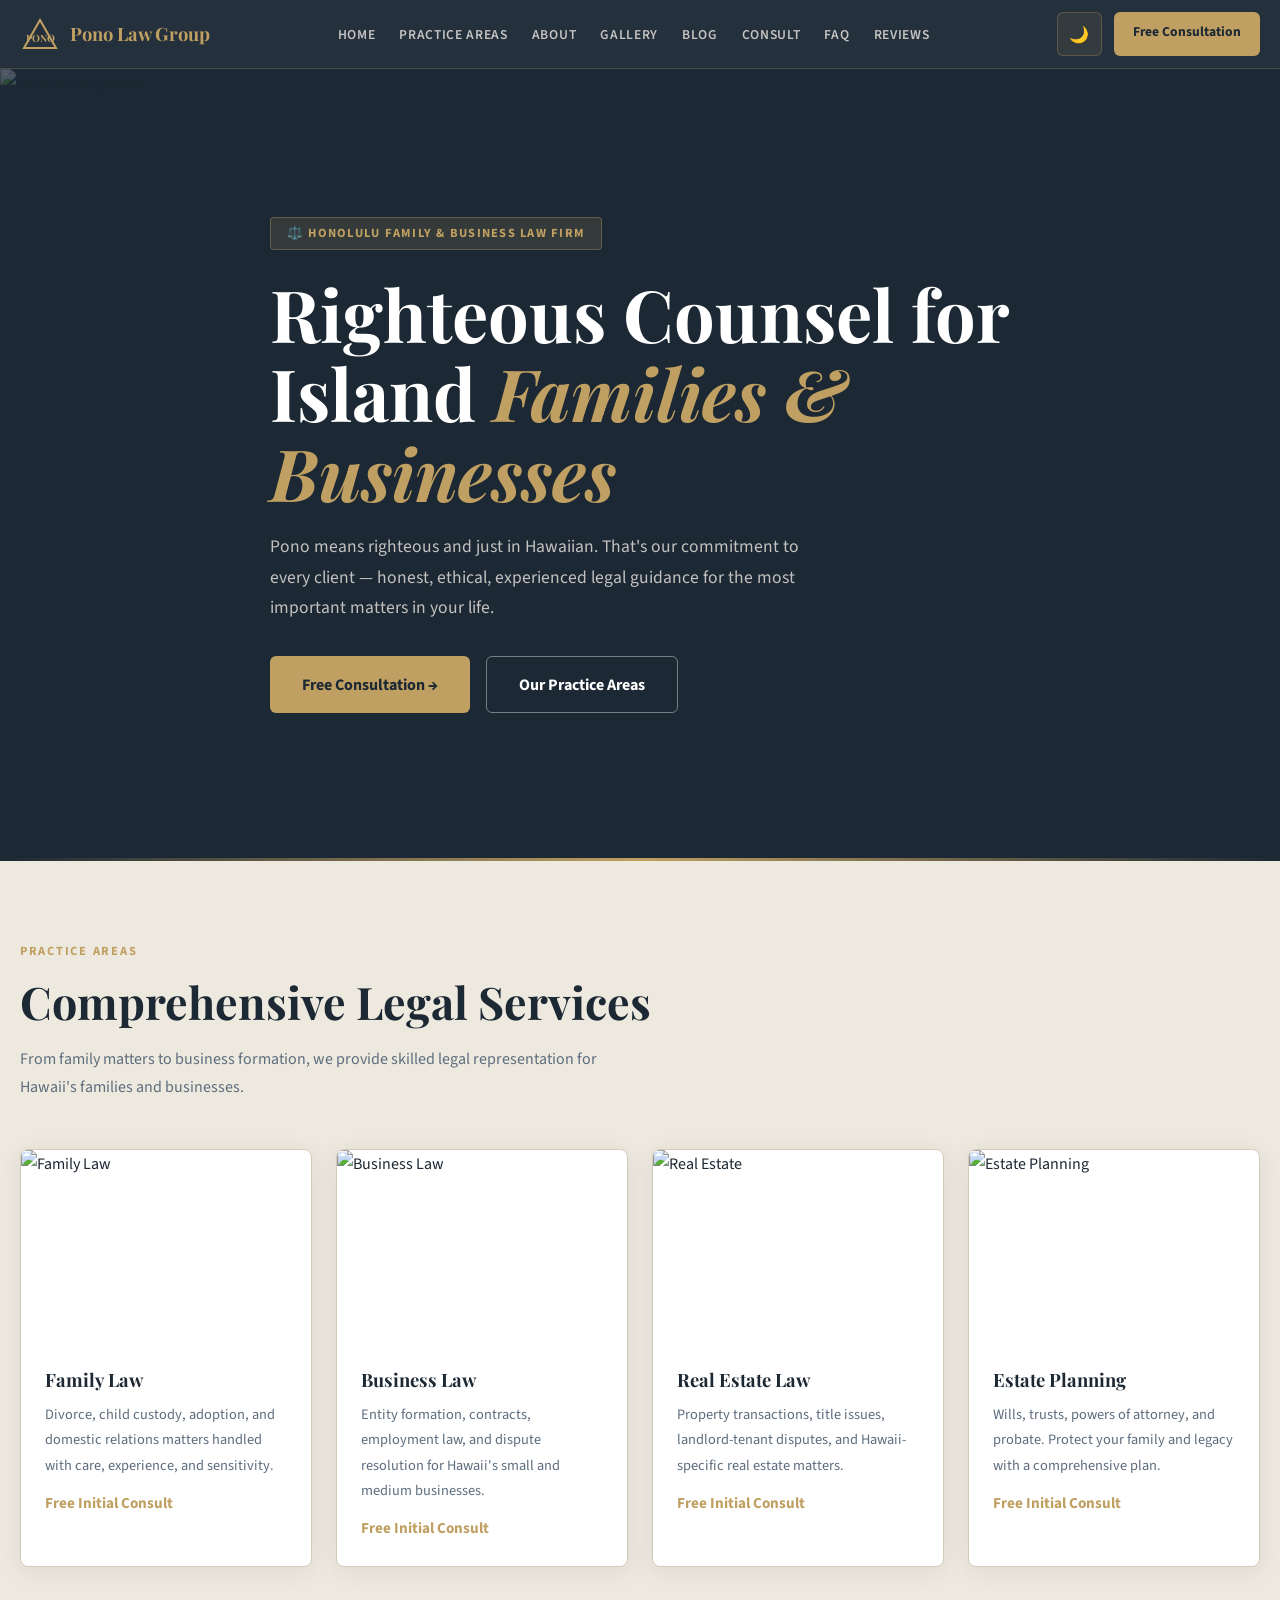
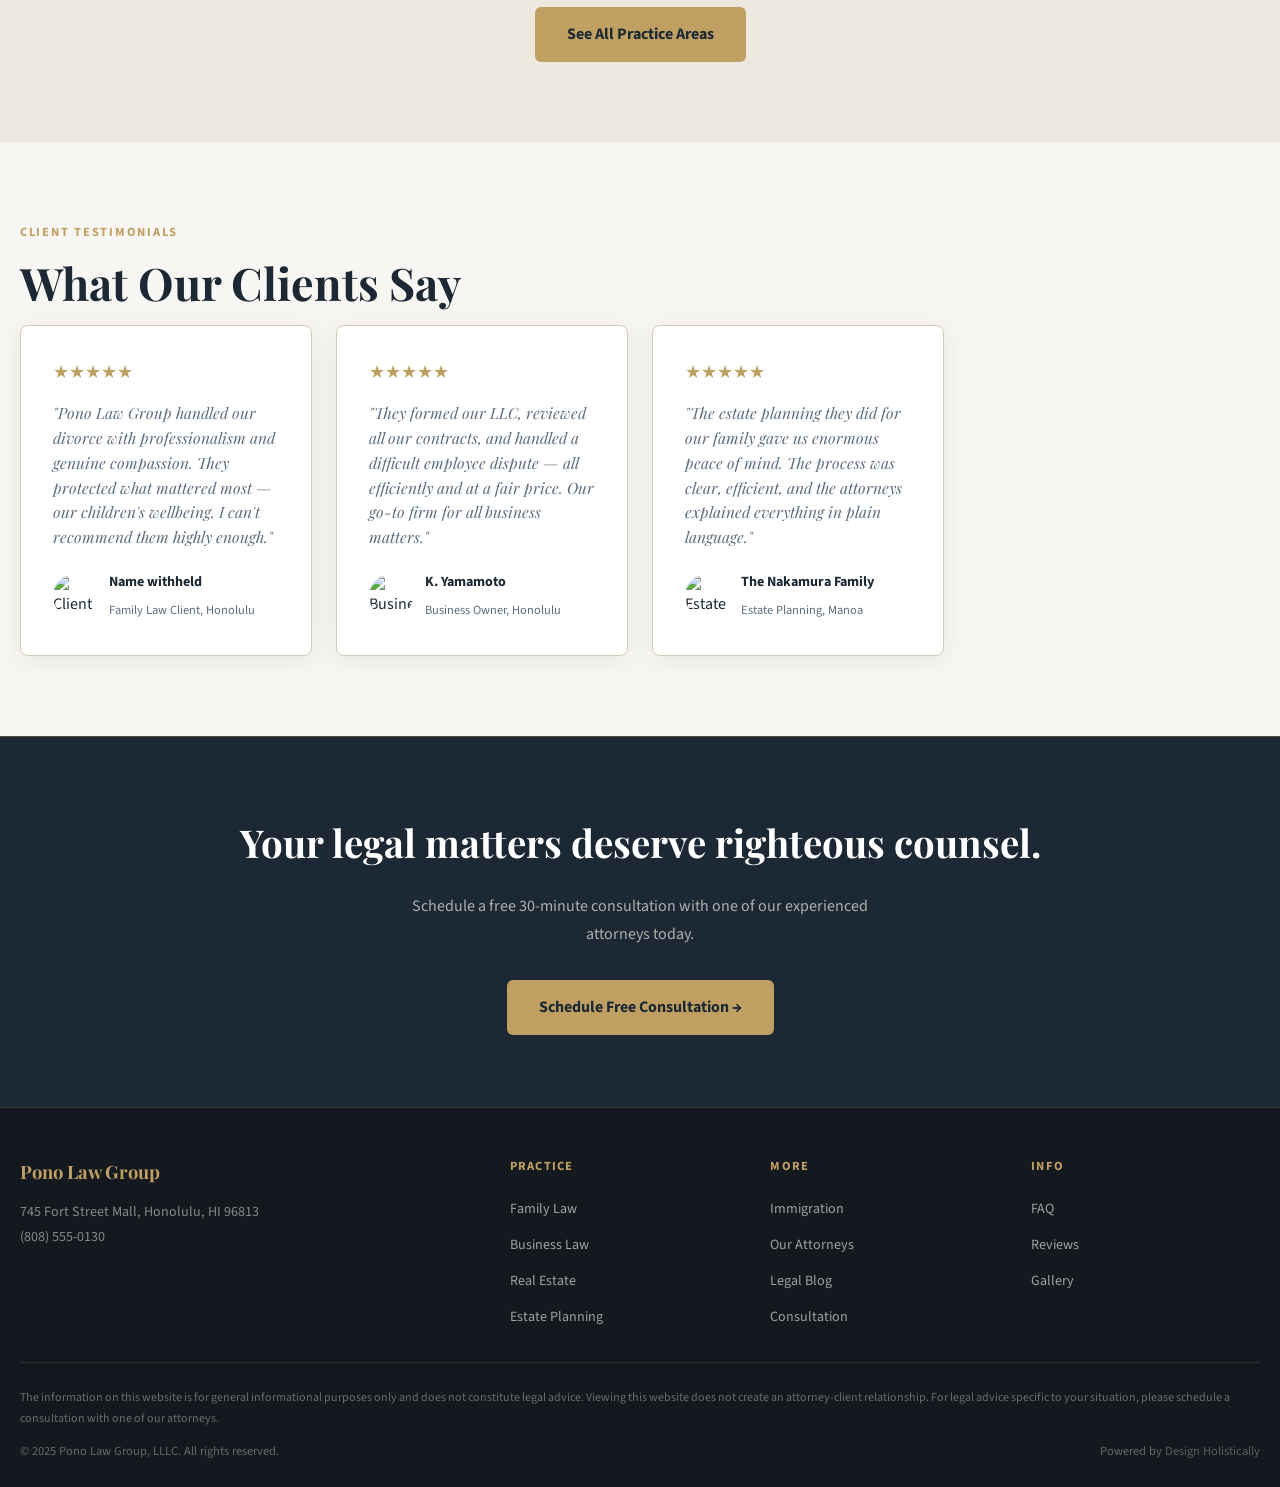
==== index.html @ 9514b001 "Initial commit: Pono Law Group — Hawaii legal services sample site (Honolulu, Oahu)" ====
<!DOCTYPE html>
<html lang="en" data-theme="light">
<head>
<meta charset="UTF-8"><meta name="viewport" content="width=device-width, initial-scale=1.0">
<title>Home — Pono Law Group | Honolulu, Hawaii</title>
<meta name="description" content="Pono Law Group — righteous counsel for island families and businesses. Family law, business law, real estate, estate planning, and immigration in Honolulu, Hawaii.">
<meta property="og:title" content="Home — Pono Law Group">
<meta property="og:type" content="website">
<link rel="stylesheet" href="css/style.css">
<script type="application/ld+json">{"@context":"https://schema.org","@type":"LegalService","name":"Pono Law Group","description":"Righteous counsel for island families and businesses","telephone":"(808) 555-0130","address":{"@type":"PostalAddress","streetAddress":"745 Fort Street Mall","addressLocality":"Honolulu","addressRegion":"HI","postalCode":"96813"},"priceRange":"$$"}</script>
</head>
<body>
<header class="site-header">
  <div class="header-inner">
    <a href="index.html" class="logo-wrap"><svg width="40" height="36" viewBox="0 0 40 36" fill="none">
  <path d="M4 32 L20 4 L36 32 Z" stroke="#C0A062" stroke-width="2" fill="none"/>
  <text x="20" y="26" text-anchor="middle" font-family="Playfair Display,serif" font-weight="700" font-size="10" fill="#C0A062">PONO</text>
</svg><span>Pono Law Group</span></a>
    <nav><ul class="nav-links" id="nav-links">
      <li><a href="index.html">Home</a></li><li><a href="services.html">Practice Areas</a></li><li><a href="about.html">About</a></li><li><a href="gallery.html">Gallery</a></li><li><a href="blog.html">Blog</a></li><li><a href="booking.html">Consult</a></li><li><a href="faq.html">FAQ</a></li><li><a href="reviews.html">Reviews</a></li>
    </ul></nav>
    <div class="header-actions">
      <button id="theme-toggle" class="btn-theme">🌙</button>
      <a href="booking.html" class="btn-book">Free Consultation</a>
      <button class="hamburger" id="hamburger" aria-label="Menu" aria-expanded="false"><span></span><span></span><span></span></button>
    </div>
  </div>
</header>
<main>

  <section class="hero"><div class="hero-bg"><img src="https://picsum.photos/1600/900?random=501" alt="Honolulu cityscape"></div>
    <div class="hero-decor"></div>
    <div class="hero-content">
      <div class="hero-badge">⚖️ Honolulu Family & Business Law Firm</div>
      <h1>Righteous Counsel for Island <em>Families & Businesses</em></h1>
      <p>Pono means righteous and just in Hawaiian. That's our commitment to every client — honest, ethical, experienced legal guidance for the most important matters in your life.</p>
      <div class="hero-cta">
        <a href="booking.html" class="btn-primary">Free Consultation →</a>
        <a href="services.html" class="btn-secondary">Our Practice Areas</a>
      </div>
    </div>
  </section>

  <section class="section section-alt"><div class="section-inner">
    <div class="section-label reveal">Practice Areas</div>
    <h2 class="section-title reveal">Comprehensive Legal Services</h2>
    <p class="section-sub reveal">From family matters to business formation, we provide skilled legal representation for Hawaii's families and businesses.</p>
    <div class="services-grid">
      <div class="service-card reveal"><img src="https://picsum.photos/400/190?random=502" alt="Family Law"><div class="service-card-body"><h3>Family Law</h3><p>Divorce, child custody, adoption, and domestic relations matters handled with care, experience, and sensitivity.</p><div class="service-price">Free Initial Consult</div></div></div>
      <div class="service-card reveal"><img src="https://picsum.photos/400/190?random=503" alt="Business Law"><div class="service-card-body"><h3>Business Law</h3><p>Entity formation, contracts, employment law, and dispute resolution for Hawaii's small and medium businesses.</p><div class="service-price">Free Initial Consult</div></div></div>
      <div class="service-card reveal"><img src="https://picsum.photos/400/190?random=504" alt="Real Estate"><div class="service-card-body"><h3>Real Estate Law</h3><p>Property transactions, title issues, landlord-tenant disputes, and Hawaii-specific real estate matters.</p><div class="service-price">Free Initial Consult</div></div></div>
      <div class="service-card reveal"><img src="https://picsum.photos/400/190?random=505" alt="Estate Planning"><div class="service-card-body"><h3>Estate Planning</h3><p>Wills, trusts, powers of attorney, and probate. Protect your family and legacy with a comprehensive plan.</p><div class="service-price">Free Initial Consult</div></div></div>
    </div>
    <div style="text-align:center;margin-top:2.5rem;"><a href="services.html" class="btn-primary">See All Practice Areas</a></div>
  </div></section>

  <section class="section"><div class="section-inner">
    <div class="section-label reveal">Client Testimonials</div>
    <h2 class="section-title reveal">What Our Clients Say</h2>
    <div class="testimonials-grid">
      <div class="testimonial-card reveal"><div class="stars">★★★★★</div><p class="testimonial-text">"Pono Law Group handled our divorce with professionalism and genuine compassion. They protected what mattered most — our children's wellbeing. I can't recommend them highly enough."</p><div class="testimonial-author"><img src="https://picsum.photos/44/44?random=506" alt="Client Name"><div><strong>Name withheld</strong><span>Family Law Client, Honolulu</span></div></div></div>
      <div class="testimonial-card reveal"><div class="stars">★★★★★</div><p class="testimonial-text">"They formed our LLC, reviewed all our contracts, and handled a difficult employee dispute — all efficiently and at a fair price. Our go-to firm for all business matters."</p><div class="testimonial-author"><img src="https://picsum.photos/44/44?random=507" alt="Business Client"><div><strong>K. Yamamoto</strong><span>Business Owner, Honolulu</span></div></div></div>
      <div class="testimonial-card reveal"><div class="stars">★★★★★</div><p class="testimonial-text">"The estate planning they did for our family gave us enormous peace of mind. The process was clear, efficient, and the attorneys explained everything in plain language."</p><div class="testimonial-author"><img src="https://picsum.photos/44/44?random=508" alt="Estate Planning Client"><div><strong>The Nakamura Family</strong><span>Estate Planning, Manoa</span></div></div></div>
    </div>
  </div></section>

  <div class="cta-banner">
    <h2>Your legal matters deserve righteous counsel.</h2>
    <p>Schedule a free 30-minute consultation with one of our experienced attorneys today.</p>
    <a href="booking.html" class="btn-primary">Schedule Free Consultation →</a>
  </div>

</main>
<footer class="site-footer">
  <div class="footer-inner">
    <div class="footer-brand"><div class="logo-wrap" style="color:var(--accent);">Pono Law Group</div><p>745 Fort Street Mall, Honolulu, HI 96813<br>(808) 555-0130</p></div>
    <div class="footer-col"><h4>Practice</h4><ul><li><a href="services.html">Family Law</a></li><li><a href="services.html">Business Law</a></li><li><a href="services.html">Real Estate</a></li><li><a href="services.html">Estate Planning</a></li></ul></div>
    <div class="footer-col"><h4>More</h4><ul><li><a href="services.html">Immigration</a></li><li><a href="about.html">Our Attorneys</a></li><li><a href="blog.html">Legal Blog</a></li><li><a href="booking.html">Consultation</a></li></ul></div>
    <div class="footer-col"><h4>Info</h4><ul><li><a href="faq.html">FAQ</a></li><li><a href="reviews.html">Reviews</a></li><li><a href="gallery.html">Gallery</a></li></ul></div>
  </div>
  <div class="footer-disclaimer">The information on this website is for general informational purposes only and does not constitute legal advice. Viewing this website does not create an attorney-client relationship. For legal advice specific to your situation, please schedule a consultation with one of our attorneys.</div>
  <div class="footer-bottom">
    <span>© 2025 Pono Law Group, LLLC. All rights reserved.</span>
    <span>Powered by <a href="https://designholistically.com" target="_blank" rel="noopener">Design Holistically</a></span>
  </div>
</footer>
<button class="back-to-top" id="back-to-top" aria-label="Back to top">↑</button>
<script src="js/main.js"></script>
</body>
</html>
---- css/style.css ----
@import url('https://fonts.googleapis.com/css2?family=Playfair+Display:ital,wght@0,400;0,600;0,700;1,400&family=Source+Sans+3:wght@400;600;700&display=swap');
:root {
  --primary: #1C2833;
  --accent: #C0A062;
  --bg: #F8F6F2;
  --bg2: #EEE9DF;
  --text: #1C2833;
  --text-muted: #5D6D7E;
  --border: #D5CBBA;
  --white: #ffffff;
  --shadow: 0 4px 24px rgba(28,40,51,0.08);
  --radius: 8px;
  --font-heading: 'Playfair Display', serif;
  --font-body: 'Source Sans 3', sans-serif;
  --transition: all 0.3s ease;
}
[data-theme="dark"] {
  --bg: #131920;
  --bg2: #1A2230;
  --text: #EDE9E3;
  --text-muted: #9AA5B1;
  --border: #2D3E50;
  --white: #1A2230;
  --shadow: 0 4px 24px rgba(0,0,0,0.45);
}
*, *::before, *::after { box-sizing: border-box; margin: 0; padding: 0; }
html { scroll-behavior: smooth; }
body { font-family: var(--font-body); background: var(--bg); color: var(--text); line-height: 1.75; transition: background 0.3s, color 0.3s; }
img { max-width: 100%; display: block; }
a { color: var(--primary); text-decoration: none; }
.site-header { position: sticky; top: 0; z-index: 100; background: rgba(28,40,51,0.96); backdrop-filter: blur(12px); border-bottom: 1px solid rgba(192,160,98,0.25); padding: 0 1.25rem; }
.header-inner { max-width: 1280px; margin: 0 auto; display: flex; align-items: center; justify-content: space-between; height: 68px; }
.logo-wrap { display: flex; align-items: center; gap: 0.6rem; font-family: var(--font-heading); font-size: 1.15rem; font-weight: 700; color: var(--accent); }
.nav-links { display: flex; gap: 1.5rem; list-style: none; }
.nav-links a { font-size: 0.85rem; font-weight: 600; color: rgba(237,233,227,0.8); letter-spacing: 0.05em; text-transform: uppercase; transition: color 0.2s; }
.nav-links a:hover { color: var(--accent); }
.header-actions { display: flex; align-items: center; gap: 0.75rem; }
.btn-theme { background: rgba(192,160,98,0.1); border: 1px solid rgba(192,160,98,0.3); border-radius: 6px; padding: 0.4rem 0.7rem; cursor: pointer; color: var(--accent); font-size: 1rem; min-width: 44px; min-height: 44px; transition: var(--transition); }
.btn-book { background: var(--accent); color: var(--primary); border: none; border-radius: 6px; padding: 0.5rem 1.2rem; font-weight: 700; cursor: pointer; font-size: 0.85rem; min-height: 44px; transition: var(--transition); font-family: var(--font-body); }
.btn-book:hover { background: #D4B070; }
.hamburger { display: none; flex-direction: column; gap: 5px; background: none; border: none; cursor: pointer; padding: 0.5rem; min-width: 44px; min-height: 44px; justify-content: center; align-items: center; }
.hamburger span { width: 24px; height: 2px; background: var(--accent); border-radius: 2px; transition: var(--transition); }
@media (max-width: 768px) { .nav-links { display: none; flex-direction: column; position: absolute; top: 68px; left: 0; right: 0; background: #1C2833; border-bottom: 1px solid rgba(192,160,98,0.25); padding: 1rem 1.25rem; gap: 0.5rem; } .nav-links.open { display: flex; } .hamburger { display: flex; } .btn-book { display: none; } }
.hero { position: relative; min-height: 88vh; display: flex; align-items: center; background: #1C2833; overflow: hidden; }
.hero-bg { position: absolute; inset: 0; }
.hero-bg img { width: 100%; height: 100%; object-fit: cover; opacity: 0.25; }
.hero-decor { position: absolute; bottom: 0; left: 0; right: 0; height: 3px; background: linear-gradient(90deg, transparent, var(--accent), transparent); }
.hero-content { position: relative; z-index: 2; max-width: 1280px; margin: 0 auto; padding: 4rem 1.25rem; }
.hero-badge { display: inline-block; background: rgba(192,160,98,0.15); color: var(--accent); border: 1px solid rgba(192,160,98,0.35); border-radius: 4px; padding: 0.3rem 1rem; font-size: 0.78rem; font-weight: 700; letter-spacing: 0.1em; text-transform: uppercase; margin-bottom: 1.5rem; }
.hero h1 { font-family: var(--font-heading); font-size: clamp(2.5rem, 6vw, 4.5rem); font-weight: 700; color: #fff; line-height: 1.1; margin-bottom: 1.25rem; max-width: 740px; }
.hero h1 em { color: var(--accent); font-style: italic; }
.hero p { font-size: 1.1rem; color: rgba(237,233,227,0.8); max-width: 560px; margin-bottom: 2rem; }
.hero-cta { display: flex; gap: 1rem; flex-wrap: wrap; }
.btn-primary { background: var(--accent); color: var(--primary); border: none; border-radius: 6px; padding: 0.85rem 2rem; font-weight: 700; font-size: 1rem; cursor: pointer; transition: var(--transition); min-height: 44px; display: inline-flex; align-items: center; gap: 0.5rem; }
.btn-primary:hover { background: #D4B070; }
.btn-secondary { background: transparent; color: #fff; border: 1px solid rgba(255,255,255,0.4); border-radius: 6px; padding: 0.85rem 2rem; font-weight: 700; font-size: 1rem; cursor: pointer; transition: var(--transition); min-height: 44px; display: inline-flex; align-items: center; }
.btn-secondary:hover { border-color: var(--accent); color: var(--accent); }
.section { padding: 5rem 1.25rem; }
.section-inner { max-width: 1280px; margin: 0 auto; }
.section-label { font-size: 0.78rem; font-weight: 700; letter-spacing: 0.14em; text-transform: uppercase; color: var(--accent); margin-bottom: 0.75rem; }
.section-title { font-family: var(--font-heading); font-size: clamp(1.8rem, 4vw, 2.8rem); font-weight: 700; color: var(--text); line-height: 1.2; margin-bottom: 1rem; }
.section-sub { font-size: 1rem; color: var(--text-muted); max-width: 600px; margin-bottom: 3rem; }
.section-alt { background: var(--bg2); }
.services-grid { display: grid; grid-template-columns: repeat(auto-fill, minmax(280px, 1fr)); gap: 1.5rem; }
.service-card { background: var(--white); border: 1px solid var(--border); border-radius: var(--radius); overflow: hidden; transition: var(--transition); box-shadow: var(--shadow); }
.service-card:hover { transform: translateY(-3px); border-color: var(--accent); }
.service-card img { width: 100%; height: 190px; object-fit: cover; }
.service-card-body { padding: 1.5rem; }
.service-card h3 { font-family: var(--font-heading); font-size: 1.15rem; color: var(--text); margin-bottom: 0.4rem; }
.service-card p { font-size: 0.9rem; color: var(--text-muted); margin-bottom: 0.75rem; }
.service-price { font-size: 0.95rem; font-weight: 700; color: var(--accent); }
.testimonials-grid { display: grid; grid-template-columns: repeat(auto-fill, minmax(280px, 1fr)); gap: 1.5rem; }
.testimonial-card { background: var(--white); border: 1px solid var(--border); border-radius: var(--radius); padding: 2rem; box-shadow: var(--shadow); }
.stars { color: var(--accent); font-size: 1.1rem; margin-bottom: 0.75rem; }
.testimonial-text { font-style: italic; font-family: var(--font-heading); color: var(--text-muted); font-size: 0.97rem; margin-bottom: 1.25rem; line-height: 1.6; }
.testimonial-author { display: flex; align-items: center; gap: 0.75rem; }
.testimonial-author img { width: 44px; height: 44px; border-radius: 50%; object-fit: cover; }
.testimonial-author strong { display: block; font-size: 0.88rem; color: var(--text); }
.testimonial-author span { font-size: 0.78rem; color: var(--text-muted); }
.cta-banner { background: #1C2833; color: #fff; padding: 4.5rem 1.25rem; text-align: center; border-top: 1px solid rgba(192,160,98,0.3); }
.cta-banner h2 { font-family: var(--font-heading); font-size: clamp(1.8rem, 3vw, 2.8rem); margin-bottom: 1rem; }
.cta-banner p { font-size: 1rem; color: rgba(237,233,227,0.7); margin-bottom: 2rem; max-width: 500px; margin-left: auto; margin-right: auto; }
.gallery-grid { display: grid; grid-template-columns: repeat(2, 1fr); gap: 1rem; }
@media (min-width: 768px) { .gallery-grid { grid-template-columns: repeat(3, 1fr); } }
@media (min-width: 1280px) { .gallery-grid { grid-template-columns: repeat(4, 1fr); } }
.gallery-item { border-radius: var(--radius); overflow: hidden; aspect-ratio: 1; cursor: pointer; }
.gallery-item img { width: 100%; height: 100%; object-fit: cover; transition: transform 0.4s; }
.gallery-item:hover img { transform: scale(1.05); }
.blog-grid { display: grid; grid-template-columns: repeat(auto-fill, minmax(300px, 1fr)); gap: 1.5rem; }
.blog-card { background: var(--white); border: 1px solid var(--border); border-radius: var(--radius); overflow: hidden; transition: var(--transition); box-shadow: var(--shadow); }
.blog-card:hover { transform: translateY(-3px); border-color: var(--accent); }
.blog-card img { width: 100%; height: 190px; object-fit: cover; }
.blog-card-body { padding: 1.5rem; }
.blog-tag { font-size: 0.72rem; font-weight: 700; letter-spacing: 0.1em; text-transform: uppercase; color: var(--accent); margin-bottom: 0.5rem; }
.blog-card h3 { font-family: var(--font-heading); font-size: 1.05rem; color: var(--text); margin-bottom: 0.4rem; line-height: 1.35; }
.blog-card p { font-size: 0.88rem; color: var(--text-muted); margin-bottom: 0.75rem; }
.blog-meta { font-size: 0.78rem; color: var(--text-muted); }
.read-more { color: var(--accent); font-weight: 700; font-size: 0.88rem; }
.blog-post { max-width: 760px; margin: 0 auto; padding: 3rem 1.25rem; }
.blog-post h1 { font-family: var(--font-heading); font-size: clamp(1.8rem, 4vw, 2.8rem); color: var(--text); margin-bottom: 1rem; line-height: 1.2; }
.blog-post .meta { font-size: 0.82rem; color: var(--text-muted); margin-bottom: 2rem; }
.blog-post img { border-radius: var(--radius); margin: 2rem 0; width: 100%; height: 380px; object-fit: cover; }
.blog-post h2 { font-family: var(--font-heading); font-size: 1.55rem; color: var(--text); margin: 2rem 0 0.75rem; }
.blog-post p { font-size: 1rem; color: var(--text-muted); margin-bottom: 1.25rem; }
.blog-post ul { margin: 1rem 0 1.5rem 1.5rem; color: var(--text-muted); }
.blog-post ul li { margin-bottom: 0.5rem; }
.disclaimer { background: var(--bg2); border: 1px solid var(--border); border-radius: var(--radius); padding: 1.25rem 1.5rem; font-size: 0.85rem; color: var(--text-muted); margin-top: 2rem; font-style: italic; }
.booking-section { max-width: 680px; margin: 0 auto; padding: 3rem 1.25rem; }
.step-indicator { display: flex; gap: 0.5rem; margin-bottom: 2.5rem; }
.step { flex: 1; height: 4px; border-radius: 2px; background: var(--border); transition: var(--transition); }
.step.active { background: var(--accent); }
.step.done { background: var(--primary); }
.form-group { margin-bottom: 1.5rem; }
.form-group label { display: block; font-weight: 700; font-size: 0.88rem; margin-bottom: 0.5rem; color: var(--text); }
.form-group input, .form-group select, .form-group textarea { width: 100%; padding: 0.75rem 1rem; border: 1px solid var(--border); border-radius: 6px; font-family: var(--font-body); font-size: 0.95rem; background: var(--bg); color: var(--text); transition: border-color 0.2s; min-height: 44px; }
.form-group input:focus, .form-group select:focus, .form-group textarea:focus { outline: none; border-color: var(--accent); }
.form-group textarea { min-height: 130px; resize: vertical; }
.form-nav { display: flex; gap: 1rem; justify-content: space-between; margin-top: 2rem; }
.booking-step { display: none; }
.booking-step.active { display: block; }
.service-option { border: 1px solid var(--border); border-radius: var(--radius); padding: 1.25rem; cursor: pointer; transition: var(--transition); margin-bottom: 0.75rem; }
.service-option:hover, .service-option.selected { border-color: var(--accent); background: rgba(192,160,98,0.05); }
.service-option h3 { font-family: var(--font-heading); font-size: 1rem; color: var(--text); }
.service-option p { font-size: 0.85rem; color: var(--text-muted); }
.confirmation-box { background: var(--bg2); border: 1px solid var(--border); border-radius: var(--radius); padding: 2rem; text-align: center; }
.confirmation-box .check { font-size: 3rem; margin-bottom: 1rem; }
.confirmation-box h2 { font-family: var(--font-heading); font-size: 1.8rem; color: var(--primary); margin-bottom: 0.5rem; }
.admin-login { max-width: 400px; margin: 6rem auto; padding: 0 1.25rem; }
.admin-card { background: var(--white); border: 1px solid var(--border); border-radius: var(--radius); padding: 2.5rem; box-shadow: var(--shadow); }
.admin-card h1 { font-family: var(--font-heading); font-size: 1.8rem; color: var(--text); margin-bottom: 0.5rem; }
.admin-card p { font-size: 0.88rem; color: var(--text-muted); margin-bottom: 2rem; }
.admin-dash { display: none; max-width: 1200px; margin: 0 auto; padding: 2rem 1.25rem; }
.stats-grid { display: grid; grid-template-columns: repeat(2, 1fr); gap: 1rem; margin-bottom: 2rem; }
@media (min-width: 768px) { .stats-grid { grid-template-columns: repeat(4, 1fr); } }
.stat-card { background: var(--white); border: 1px solid var(--border); border-radius: var(--radius); padding: 1.5rem; text-align: center; box-shadow: var(--shadow); }
.stat-card .stat-num { font-family: var(--font-heading); font-size: 2.2rem; font-weight: 700; color: var(--accent); }
.stat-card .stat-label { font-size: 0.82rem; color: var(--text-muted); margin-top: 0.25rem; }
.admin-table-wrap { background: var(--white); border: 1px solid var(--border); border-radius: var(--radius); padding: 1.5rem; box-shadow: var(--shadow); margin-bottom: 1.5rem; overflow-x: auto; }
.admin-table-wrap h2 { font-family: var(--font-heading); font-size: 1.2rem; margin-bottom: 1rem; color: var(--text); }
table { width: 100%; border-collapse: collapse; font-size: 0.88rem; }
th { text-align: left; padding: 0.6rem 0.75rem; background: var(--bg2); font-weight: 700; font-size: 0.78rem; text-transform: uppercase; letter-spacing: 0.05em; color: var(--text-muted); }
td { padding: 0.7rem 0.75rem; border-top: 1px solid var(--border); color: var(--text); }
.badge { display: inline-block; padding: 0.2rem 0.6rem; border-radius: 12px; font-size: 0.75rem; font-weight: 700; }
.badge-green { background: #D1FAE5; color: #065F46; }
.badge-yellow { background: #FEF3C7; color: #92400E; }
.badge-red { background: #FEE2E2; color: #991B1B; }
.faq-list { max-width: 760px; margin: 0 auto; }
.faq-item { border-bottom: 1px solid var(--border); }
.faq-question { width: 100%; background: none; border: none; text-align: left; padding: 1.25rem 0; font-family: var(--font-heading); font-size: 1.05rem; color: var(--text); cursor: pointer; display: flex; justify-content: space-between; align-items: center; gap: 1rem; min-height: 44px; }
.faq-question:hover { color: var(--accent); }
.faq-icon { font-size: 1.2rem; color: var(--accent); flex-shrink: 0; transition: transform 0.3s; }
.faq-answer { font-size: 0.95rem; color: var(--text-muted); padding-bottom: 1.25rem; display: none; }
.faq-answer.open { display: block; }
.faq-icon.open { transform: rotate(45deg); }
.reviews-grid { display: grid; grid-template-columns: repeat(auto-fill, minmax(280px, 1fr)); gap: 1.5rem; }
.review-card { background: var(--white); border: 1px solid var(--border); border-radius: var(--radius); padding: 1.75rem; box-shadow: var(--shadow); }
.team-grid { display: grid; grid-template-columns: repeat(auto-fill, minmax(240px, 1fr)); gap: 1.5rem; }
.team-card { background: var(--white); border: 1px solid var(--border); border-radius: var(--radius); padding: 1.75rem; text-align: center; box-shadow: var(--shadow); }
.team-card img { width: 120px; height: 120px; border-radius: 50%; margin: 0 auto 1rem; object-fit: cover; border: 3px solid var(--accent); }
.team-card h3 { font-family: var(--font-heading); font-size: 1.1rem; color: var(--text); margin-bottom: 0.25rem; }
.team-card .title { font-size: 0.82rem; color: var(--accent); font-weight: 700; letter-spacing: 0.05em; text-transform: uppercase; margin-bottom: 0.5rem; }
.team-card p { font-size: 0.85rem; color: var(--text-muted); }
.values-grid { display: grid; grid-template-columns: repeat(auto-fill, minmax(220px, 1fr)); gap: 1.5rem; margin-top: 2rem; }
.value-card { background: var(--white); border: 1px solid var(--border); border-radius: var(--radius); padding: 1.75rem; text-align: center; box-shadow: var(--shadow); }
.value-icon { font-size: 2rem; margin-bottom: 0.75rem; }
.value-card h3 { font-family: var(--font-heading); font-size: 1.05rem; color: var(--text); margin-bottom: 0.4rem; }
.value-card p { font-size: 0.88rem; color: var(--text-muted); }
.site-footer { background: #13191F; color: rgba(237,233,227,0.75); padding: 3rem 1.25rem 1.5rem; border-top: 1px solid rgba(192,160,98,0.2); }
.footer-inner { max-width: 1280px; margin: 0 auto; display: grid; grid-template-columns: 1fr; gap: 2rem; }
@media (min-width: 768px) { .footer-inner { grid-template-columns: 2fr 1fr 1fr 1fr; } }
.footer-brand p { font-size: 0.88rem; opacity: 0.7; margin-top: 0.75rem; max-width: 280px; }
.footer-col h4 { font-weight: 700; font-size: 0.78rem; letter-spacing: 0.1em; text-transform: uppercase; color: var(--accent); margin-bottom: 1rem; }
.footer-col ul { list-style: none; }
.footer-col ul li { margin-bottom: 0.5rem; }
.footer-col ul li a { color: rgba(237,233,227,0.65); font-size: 0.88rem; transition: color 0.2s; }
.footer-col ul li a:hover { color: var(--accent); }
.footer-disclaimer { max-width: 1280px; margin: 1.5rem auto 0; padding-top: 1.5rem; border-top: 1px solid rgba(237,233,227,0.1); font-size: 0.75rem; color: rgba(237,233,227,0.4); }
.footer-bottom { max-width: 1280px; margin: 0.75rem auto 0; display: flex; flex-wrap: wrap; justify-content: space-between; gap: 0.5rem; font-size: 0.78rem; opacity: 0.5; }
.footer-bottom a { color: rgba(237,233,227,0.65); }
.back-to-top { position: fixed; bottom: 1.5rem; right: 1.5rem; width: 44px; height: 44px; background: var(--accent); color: var(--primary); border: none; border-radius: 4px; cursor: pointer; font-size: 1rem; display: flex; align-items: center; justify-content: center; font-weight: 700; opacity: 0; pointer-events: none; transition: var(--transition); z-index: 90; }
.back-to-top.visible { opacity: 1; pointer-events: all; }
.reveal { opacity: 0; transform: translateY(24px); transition: opacity 0.6s ease, transform 0.6s ease; }
.reveal.visible { opacity: 1; transform: none; }
.page-hero { background: #1C2833; color: #fff; padding: 5rem 1.25rem 3rem; border-bottom: 1px solid rgba(192,160,98,0.25); }
.page-hero h1 { font-family: var(--font-heading); font-size: clamp(2rem, 4vw, 3.2rem); margin-bottom: 0.75rem; }
.page-hero p { font-size: 1rem; color: rgba(237,233,227,0.75); max-width: 560px; }
.breadcrumb { font-size: 0.82rem; color: rgba(237,233,227,0.5); margin-bottom: 1rem; }
.breadcrumb a { color: var(--accent); }
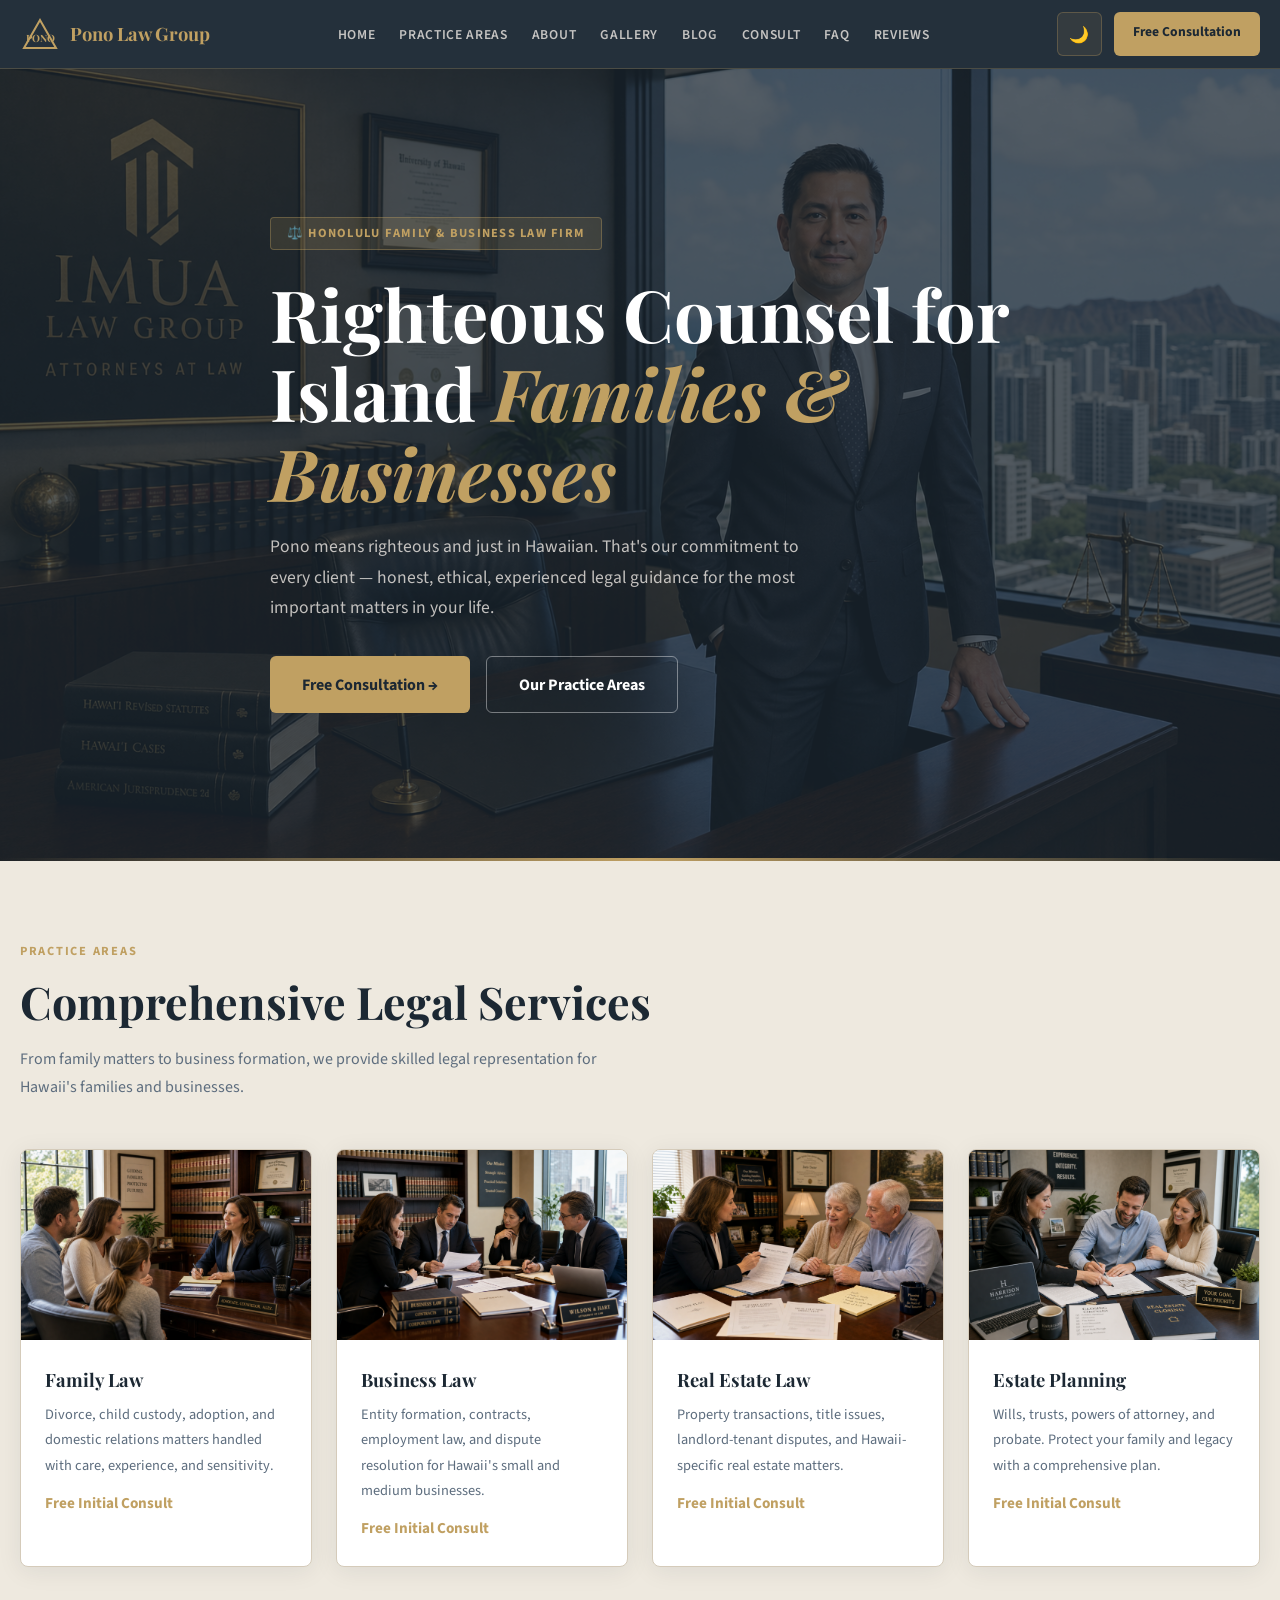
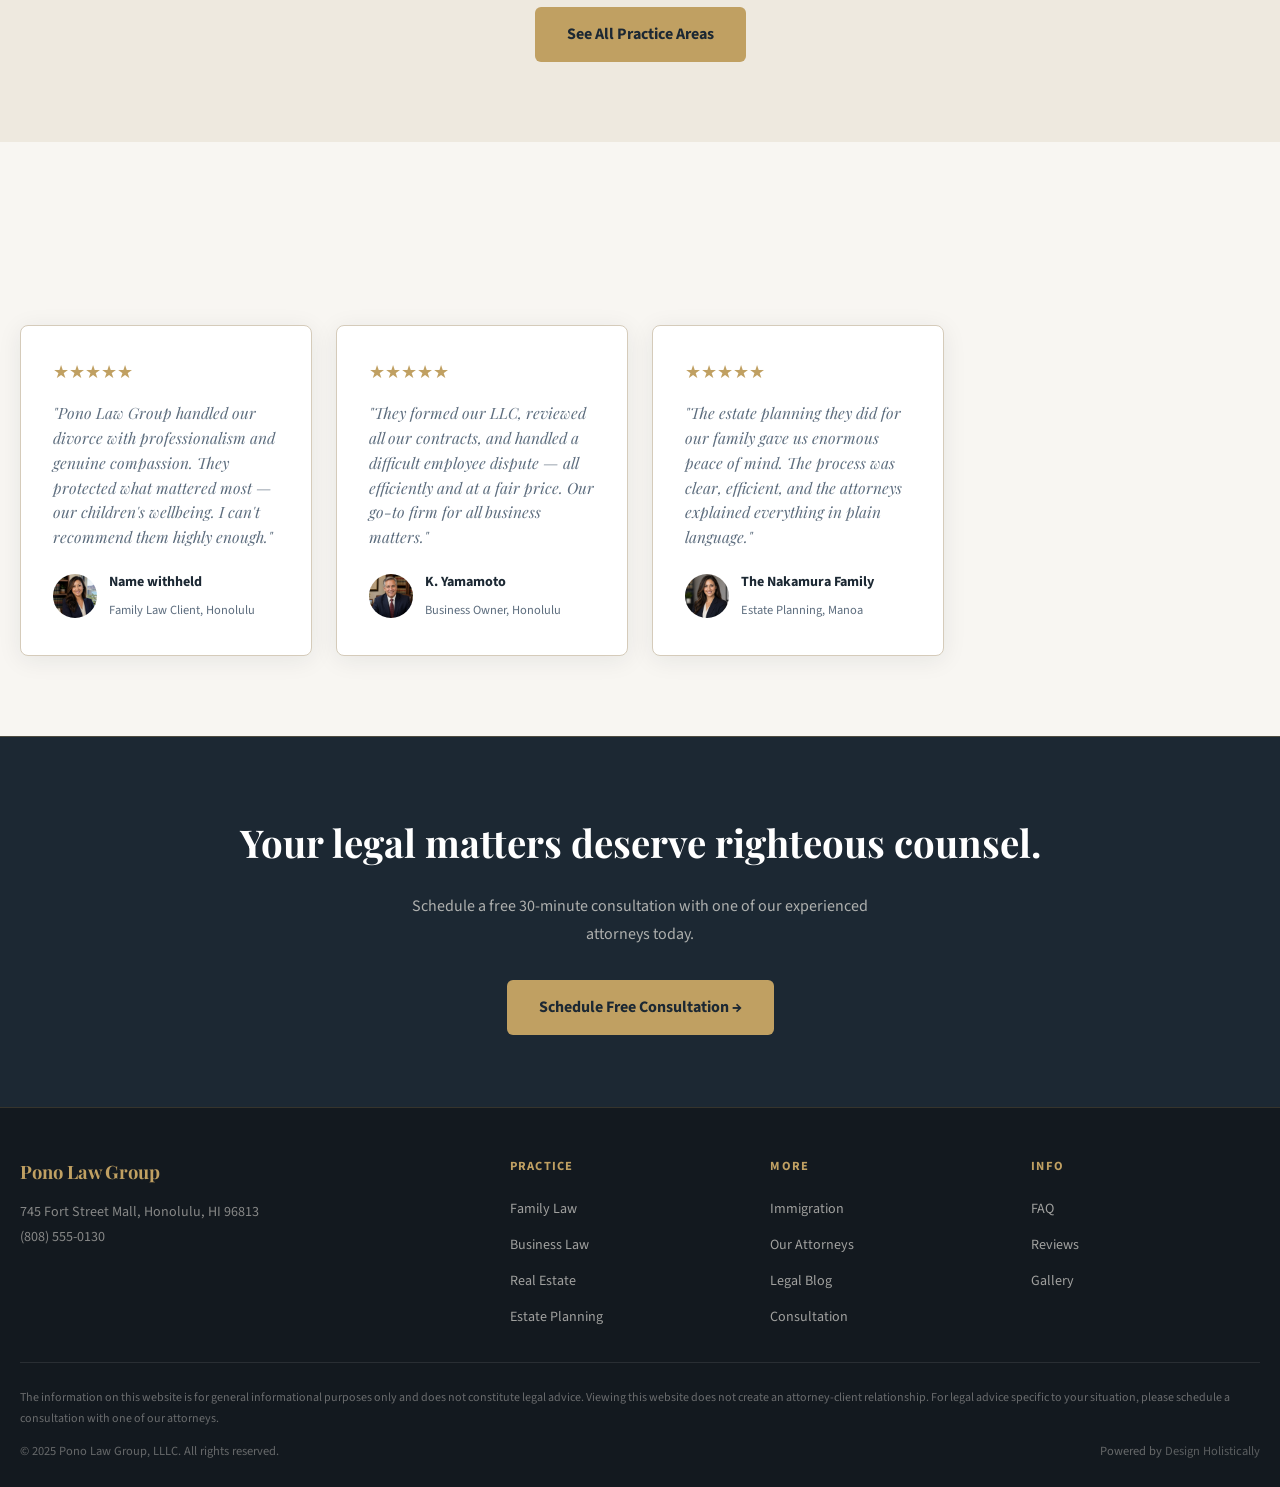
==== commit 6f2d0e90: "feat: replace all picsum placeholders with AI-generated photorealistic images" ====
--- a/index.html
+++ b/index.html
@@ -28,7 +28,7 @@
 </header>
 <main>
 
-  <section class="hero"><div class="hero-bg"><img src="https://picsum.photos/1600/900?random=501" alt="Honolulu cityscape"></div>
+  <section class="hero"><div class="hero-bg"><img src="images/hero.png" alt="Honolulu cityscape"></div>
     <div class="hero-decor"></div>
     <div class="hero-content">
       <div class="hero-badge">⚖️ Honolulu Family & Business Law Firm</div>
@@ -46,10 +46,10 @@
     <h2 class="section-title reveal">Comprehensive Legal Services</h2>
     <p class="section-sub reveal">From family matters to business formation, we provide skilled legal representation for Hawaii's families and businesses.</p>
     <div class="services-grid">
-      <div class="service-card reveal"><img src="https://picsum.photos/400/190?random=502" alt="Family Law"><div class="service-card-body"><h3>Family Law</h3><p>Divorce, child custody, adoption, and domestic relations matters handled with care, experience, and sensitivity.</p><div class="service-price">Free Initial Consult</div></div></div>
-      <div class="service-card reveal"><img src="https://picsum.photos/400/190?random=503" alt="Business Law"><div class="service-card-body"><h3>Business Law</h3><p>Entity formation, contracts, employment law, and dispute resolution for Hawaii's small and medium businesses.</p><div class="service-price">Free Initial Consult</div></div></div>
-      <div class="service-card reveal"><img src="https://picsum.photos/400/190?random=504" alt="Real Estate"><div class="service-card-body"><h3>Real Estate Law</h3><p>Property transactions, title issues, landlord-tenant disputes, and Hawaii-specific real estate matters.</p><div class="service-price">Free Initial Consult</div></div></div>
-      <div class="service-card reveal"><img src="https://picsum.photos/400/190?random=505" alt="Estate Planning"><div class="service-card-body"><h3>Estate Planning</h3><p>Wills, trusts, powers of attorney, and probate. Protect your family and legacy with a comprehensive plan.</p><div class="service-price">Free Initial Consult</div></div></div>
+      <div class="service-card reveal"><img src="images/service-family-law.png" alt="Family Law"><div class="service-card-body"><h3>Family Law</h3><p>Divorce, child custody, adoption, and domestic relations matters handled with care, experience, and sensitivity.</p><div class="service-price">Free Initial Consult</div></div></div>
+      <div class="service-card reveal"><img src="images/service-business-law.png" alt="Business Law"><div class="service-card-body"><h3>Business Law</h3><p>Entity formation, contracts, employment law, and dispute resolution for Hawaii's small and medium businesses.</p><div class="service-price">Free Initial Consult</div></div></div>
+      <div class="service-card reveal"><img src="images/service-estate.png" alt="Real Estate"><div class="service-card-body"><h3>Real Estate Law</h3><p>Property transactions, title issues, landlord-tenant disputes, and Hawaii-specific real estate matters.</p><div class="service-price">Free Initial Consult</div></div></div>
+      <div class="service-card reveal"><img src="images/service-real-estate.png" alt="Estate Planning"><div class="service-card-body"><h3>Estate Planning</h3><p>Wills, trusts, powers of attorney, and probate. Protect your family and legacy with a comprehensive plan.</p><div class="service-price">Free Initial Consult</div></div></div>
     </div>
     <div style="text-align:center;margin-top:2.5rem;"><a href="services.html" class="btn-primary">See All Practice Areas</a></div>
   </div></section>
@@ -58,9 +58,9 @@
     <div class="section-label reveal">Client Testimonials</div>
     <h2 class="section-title reveal">What Our Clients Say</h2>
     <div class="testimonials-grid">
-      <div class="testimonial-card reveal"><div class="stars">★★★★★</div><p class="testimonial-text">"Pono Law Group handled our divorce with professionalism and genuine compassion. They protected what mattered most — our children's wellbeing. I can't recommend them highly enough."</p><div class="testimonial-author"><img src="https://picsum.photos/44/44?random=506" alt="Client Name"><div><strong>Name withheld</strong><span>Family Law Client, Honolulu</span></div></div></div>
-      <div class="testimonial-card reveal"><div class="stars">★★★★★</div><p class="testimonial-text">"They formed our LLC, reviewed all our contracts, and handled a difficult employee dispute — all efficiently and at a fair price. Our go-to firm for all business matters."</p><div class="testimonial-author"><img src="https://picsum.photos/44/44?random=507" alt="Business Client"><div><strong>K. Yamamoto</strong><span>Business Owner, Honolulu</span></div></div></div>
-      <div class="testimonial-card reveal"><div class="stars">★★★★★</div><p class="testimonial-text">"The estate planning they did for our family gave us enormous peace of mind. The process was clear, efficient, and the attorneys explained everything in plain language."</p><div class="testimonial-author"><img src="https://picsum.photos/44/44?random=508" alt="Estate Planning Client"><div><strong>The Nakamura Family</strong><span>Estate Planning, Manoa</span></div></div></div>
+      <div class="testimonial-card reveal"><div class="stars">★★★★★</div><p class="testimonial-text">"Pono Law Group handled our divorce with professionalism and genuine compassion. They protected what mattered most — our children's wellbeing. I can't recommend them highly enough."</p><div class="testimonial-author"><img src="images/avatar-1.png" alt="Client Name"><div><strong>Name withheld</strong><span>Family Law Client, Honolulu</span></div></div></div>
+      <div class="testimonial-card reveal"><div class="stars">★★★★★</div><p class="testimonial-text">"They formed our LLC, reviewed all our contracts, and handled a difficult employee dispute — all efficiently and at a fair price. Our go-to firm for all business matters."</p><div class="testimonial-author"><img src="images/avatar-2.png" alt="Business Client"><div><strong>K. Yamamoto</strong><span>Business Owner, Honolulu</span></div></div></div>
+      <div class="testimonial-card reveal"><div class="stars">★★★★★</div><p class="testimonial-text">"The estate planning they did for our family gave us enormous peace of mind. The process was clear, efficient, and the attorneys explained everything in plain language."</p><div class="testimonial-author"><img src="images/avatar-3.png" alt="Estate Planning Client"><div><strong>The Nakamura Family</strong><span>Estate Planning, Manoa</span></div></div></div>
     </div>
   </div></section>
 
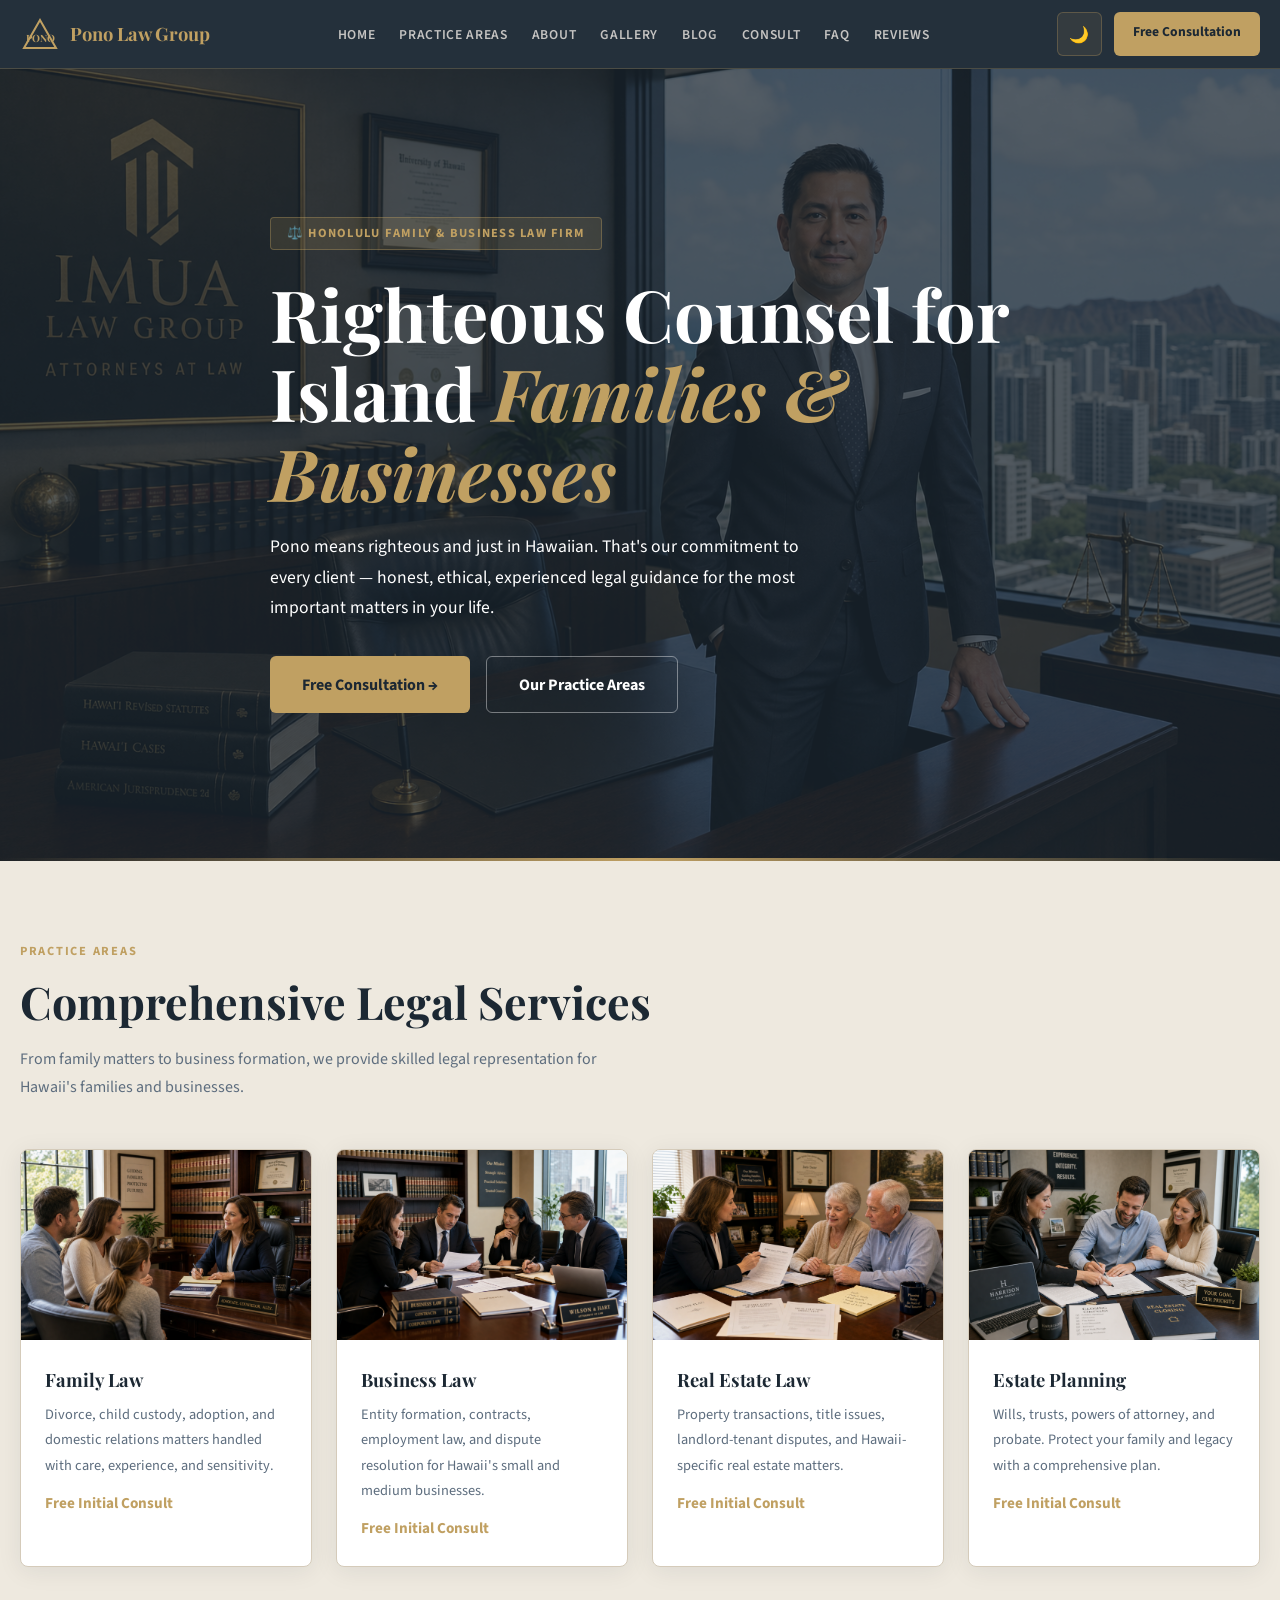
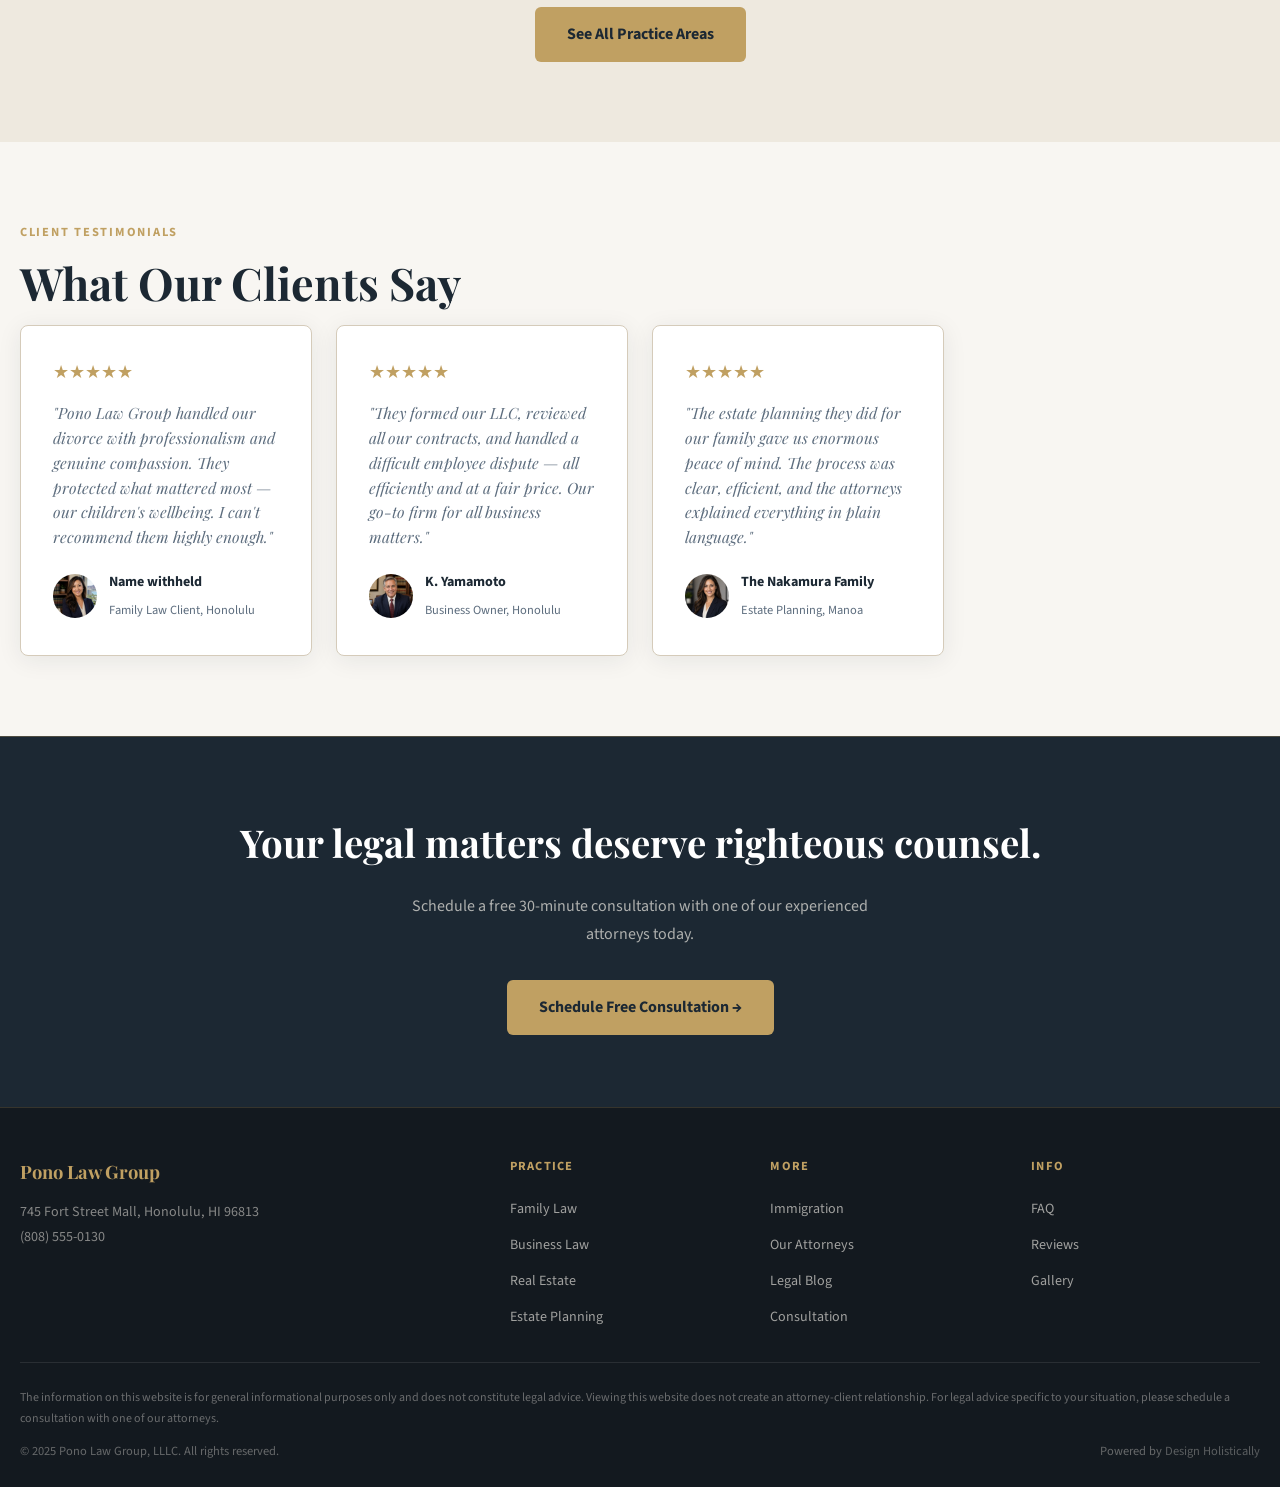
==== commit 2d67b8b3: "feat: replace all picsum placeholders with AI-generated photorealistic images" ====
--- a/index.html
+++ b/index.html
@@ -8,6 +8,10 @@
 <meta property="og:type" content="website">
 <link rel="stylesheet" href="css/style.css">
 <script type="application/ld+json">{"@context":"https://schema.org","@type":"LegalService","name":"Pono Law Group","description":"Righteous counsel for island families and businesses","telephone":"(808) 555-0130","address":{"@type":"PostalAddress","streetAddress":"745 Fort Street Mall","addressLocality":"Honolulu","addressRegion":"HI","postalCode":"96813"},"priceRange":"$$"}</script>
+  <link rel="icon" type="image/x-icon" href="images/favicon.ico">
+  <link rel="icon" type="image/png" sizes="32x32" href="images/favicon-32x32.png">
+  <link rel="icon" type="image/png" sizes="16x16" href="images/favicon-16x16.png">
+  <link rel="apple-touch-icon" sizes="180x180" href="images/apple-touch-icon.png">
 </head>
 <body>
 <header class="site-header">
--- a/css/style.css
+++ b/css/style.css
@@ -186,3 +186,8 @@
 .page-hero p { font-size: 1rem; color: rgba(237,233,227,0.75); max-width: 560px; }
 .breadcrumb { font-size: 0.82rem; color: rgba(237,233,227,0.5); margin-bottom: 1rem; }
 .breadcrumb a { color: var(--accent); }
+
+.hero h1, .hero p, .hero-content, .hero .eyebrow-label, .hero .tag { color: #fff !important; }
+
+[data-theme="dark"] .hero { background: transparent !important; }
+[data-theme="dark"] .hero-bg img { opacity: 1 !important; }
